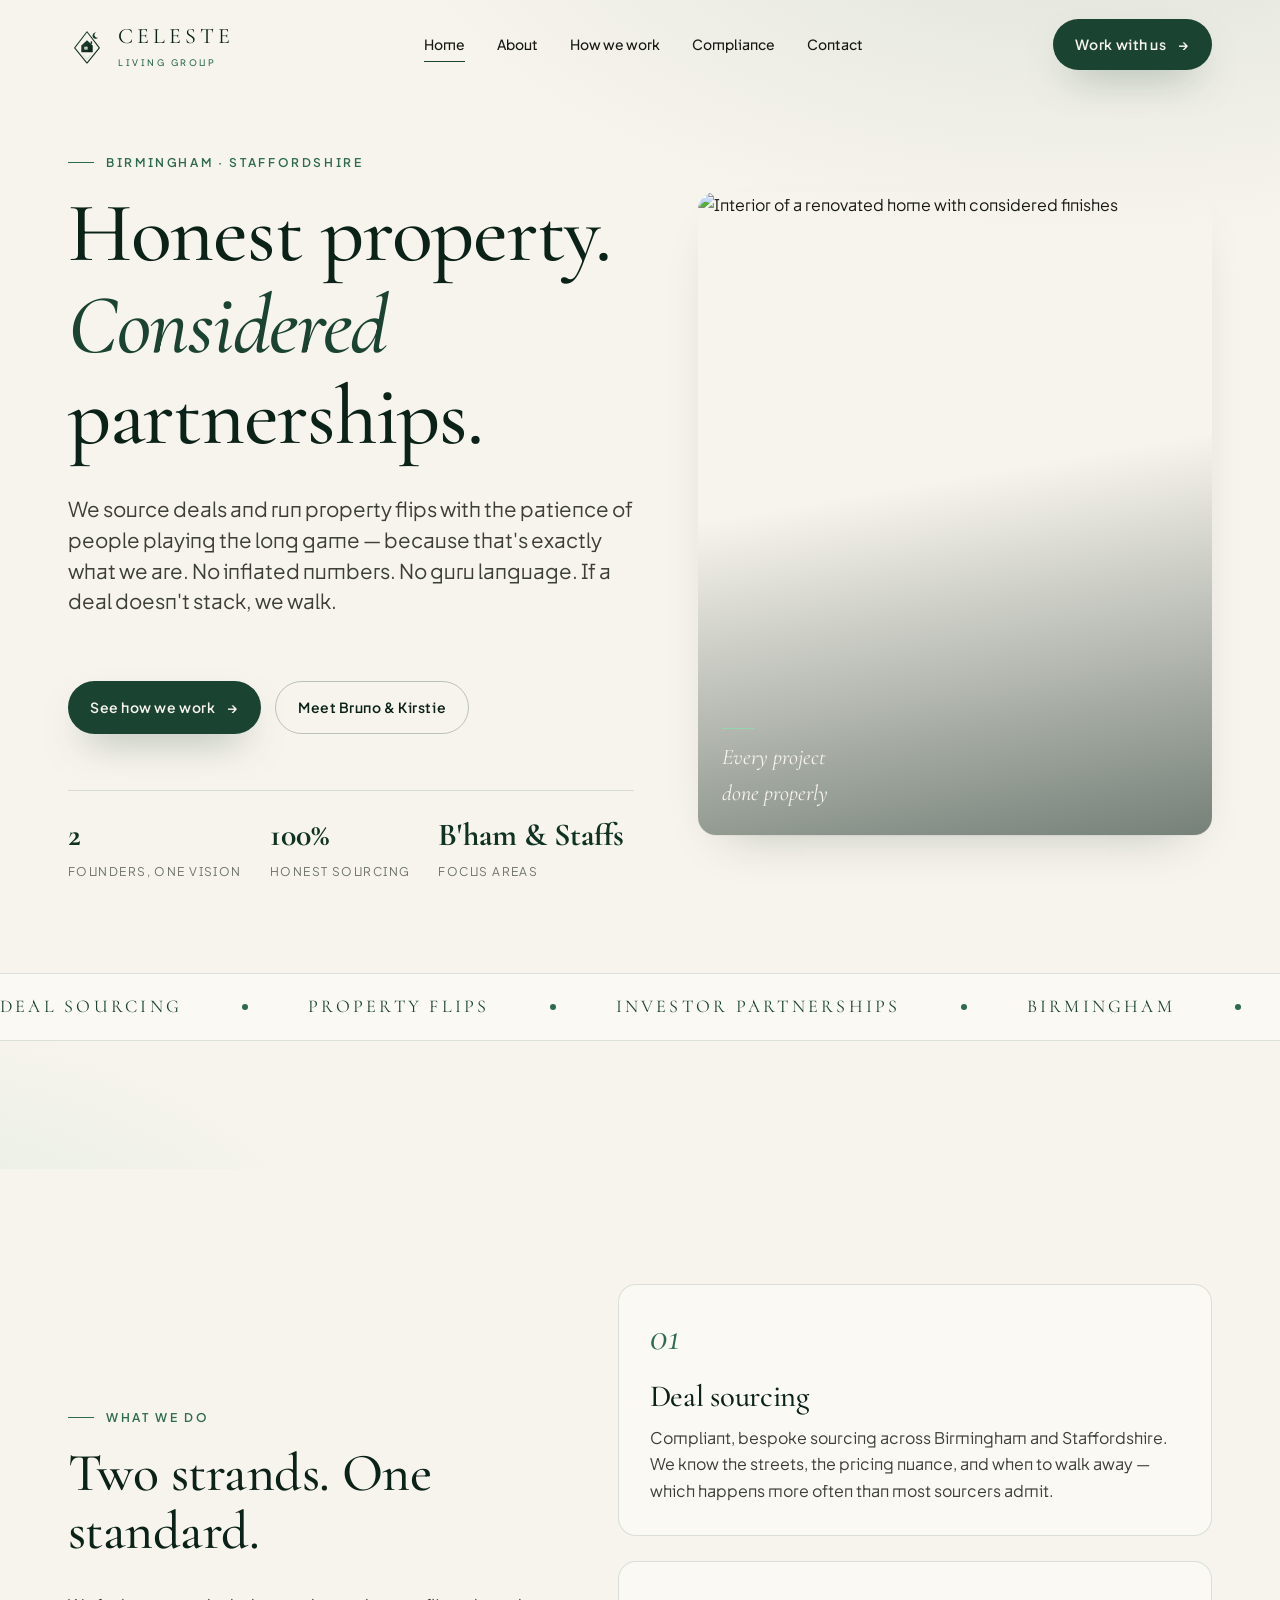
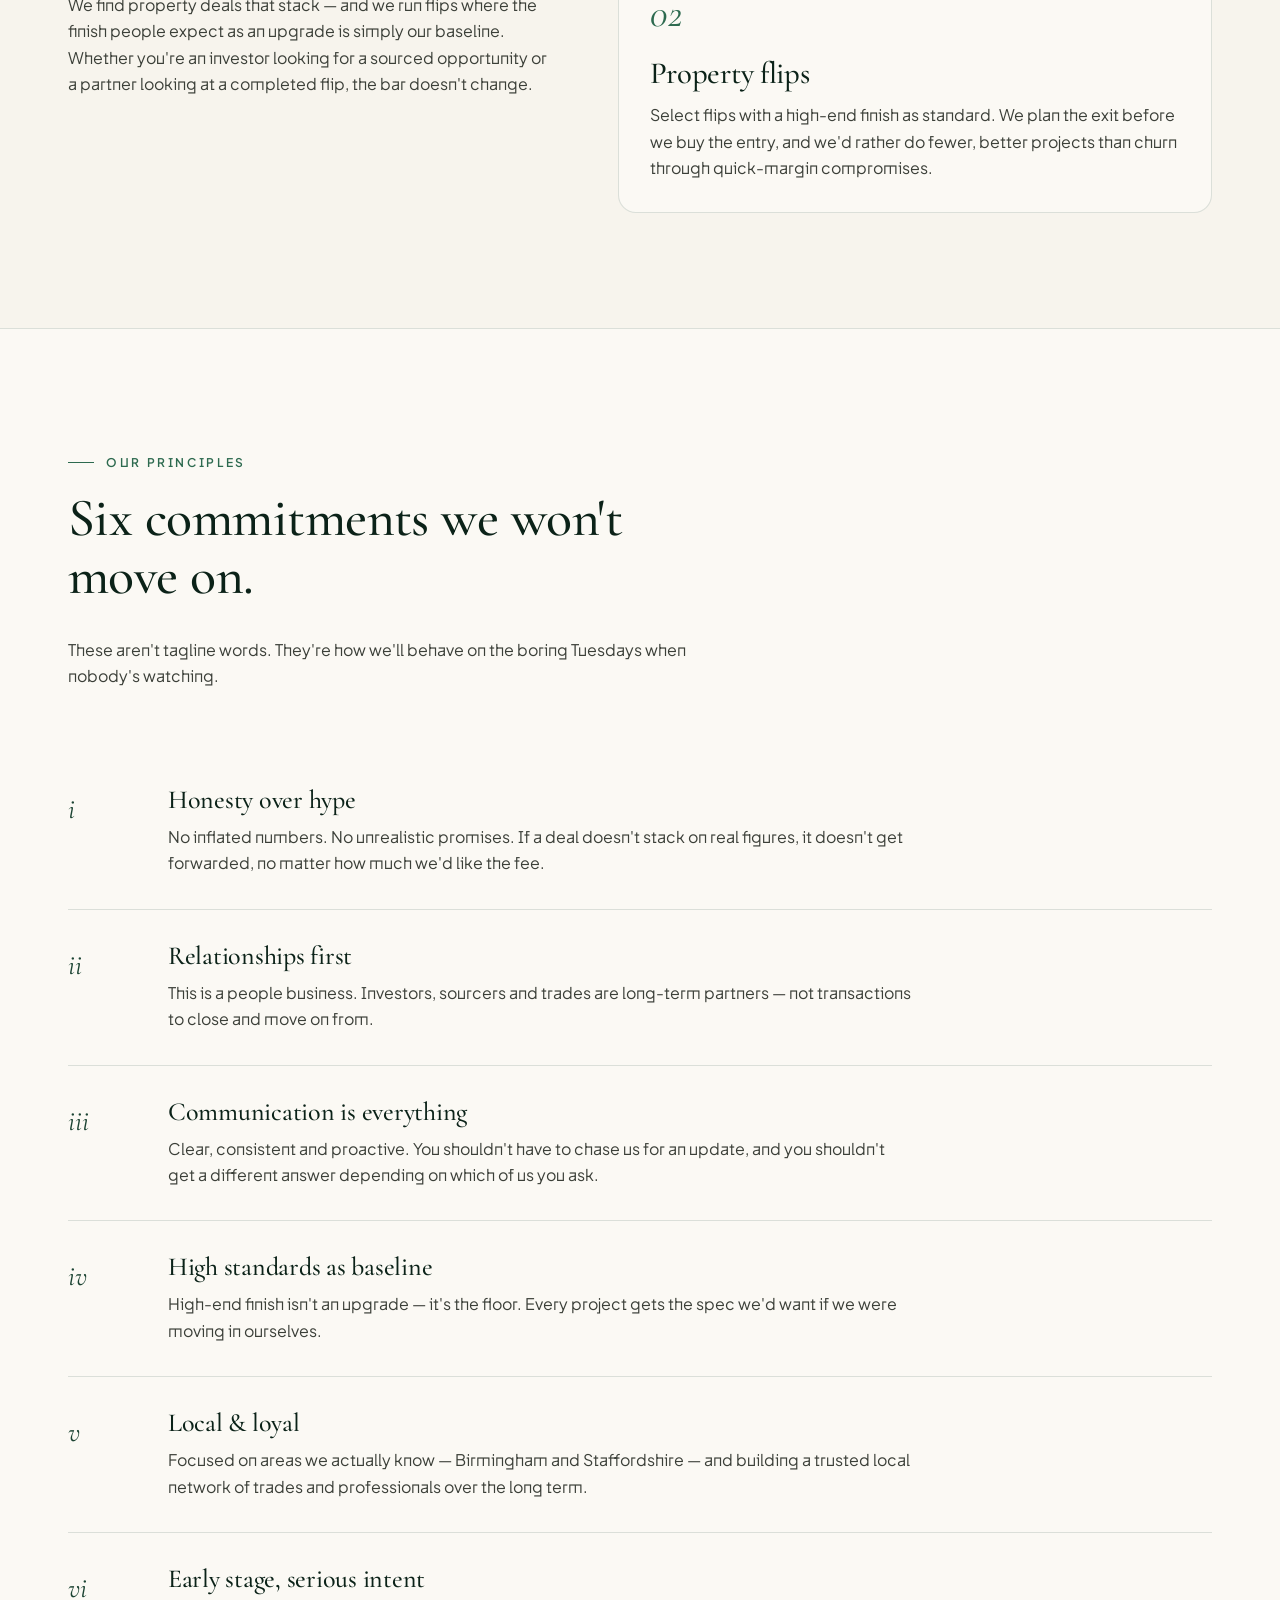
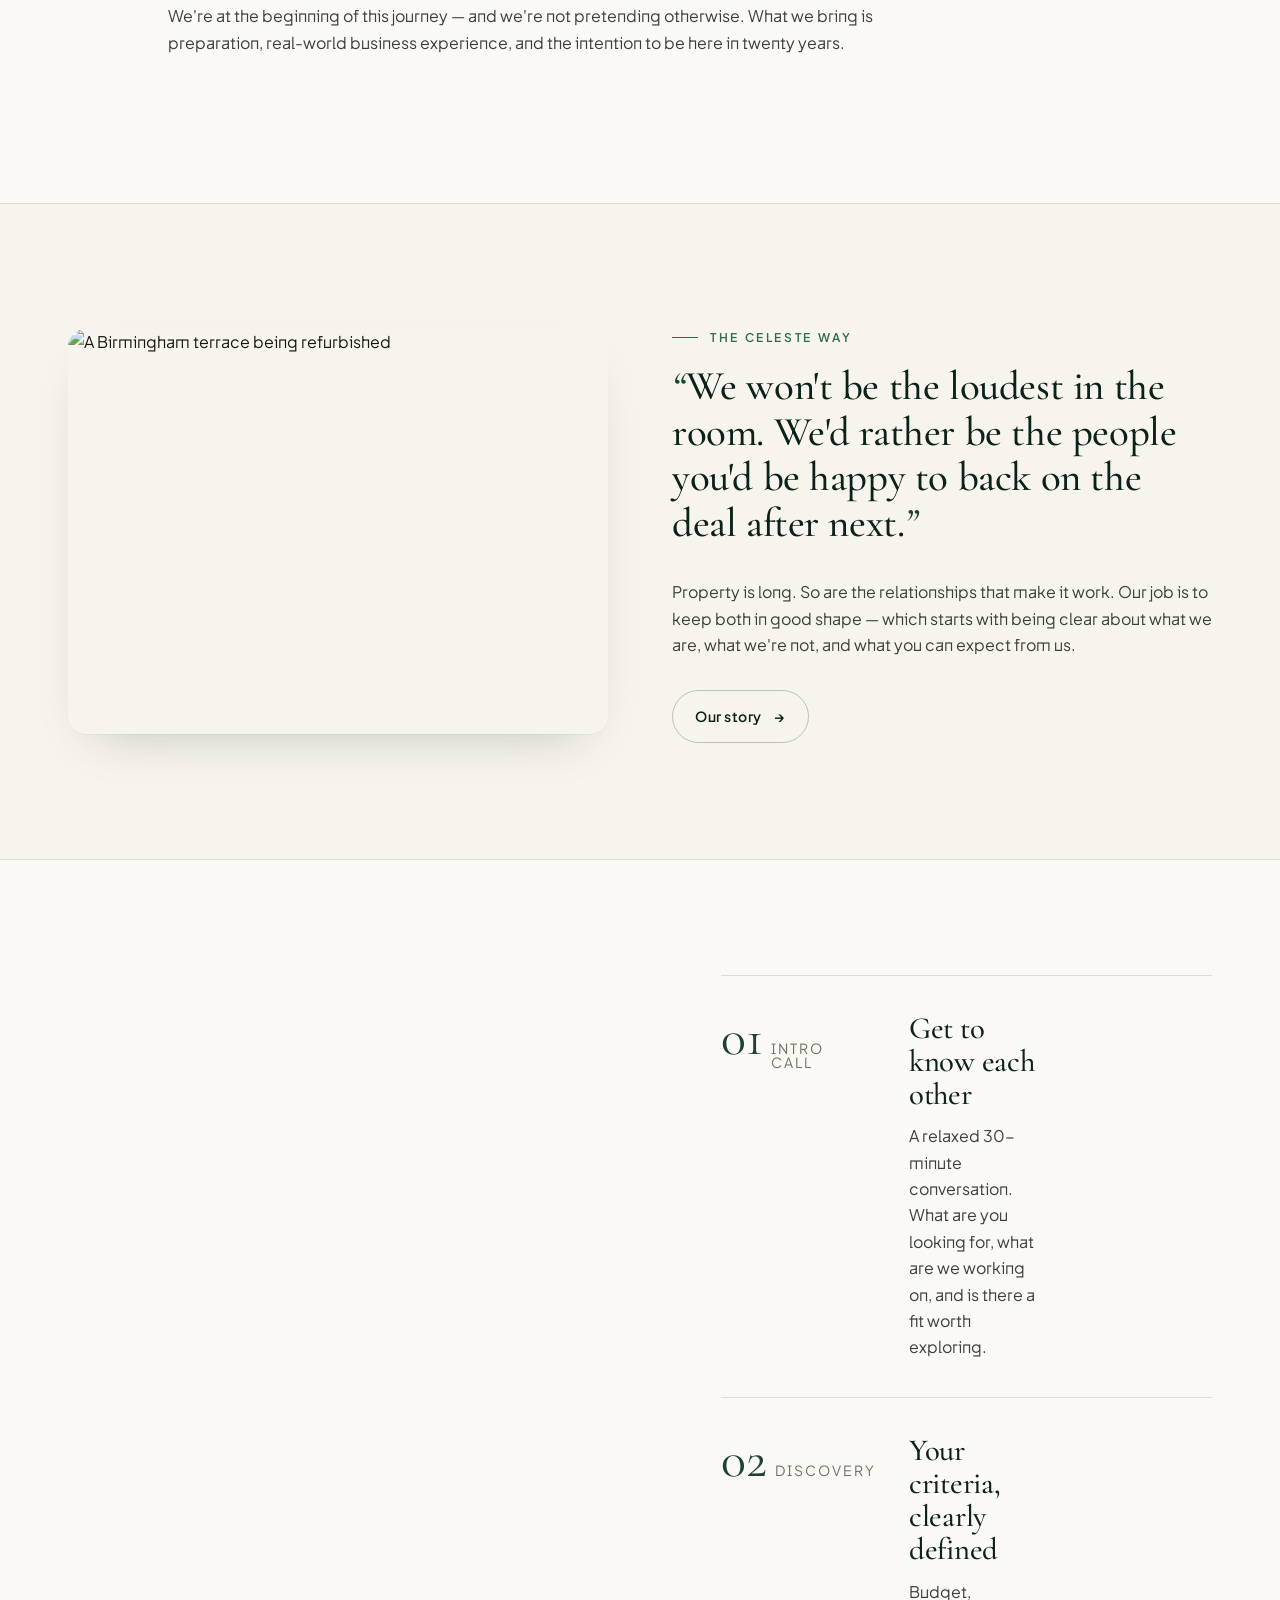
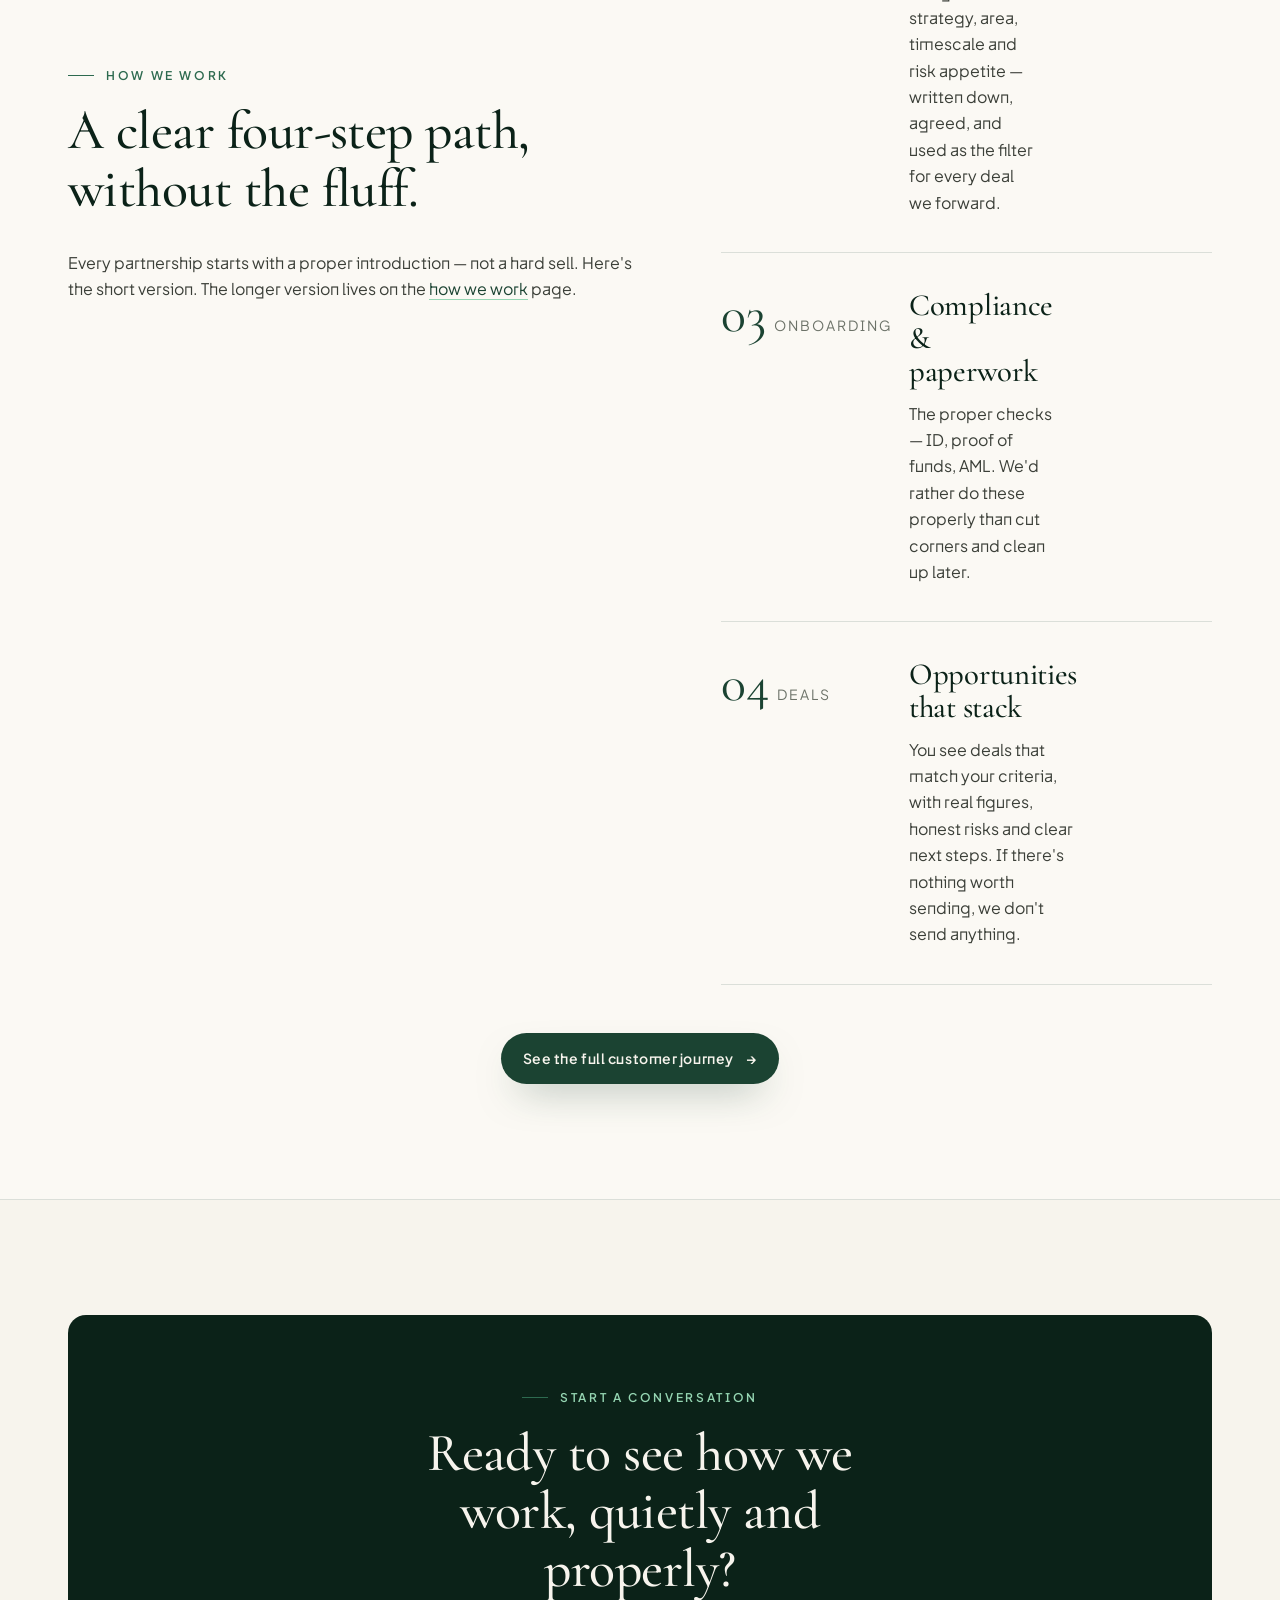
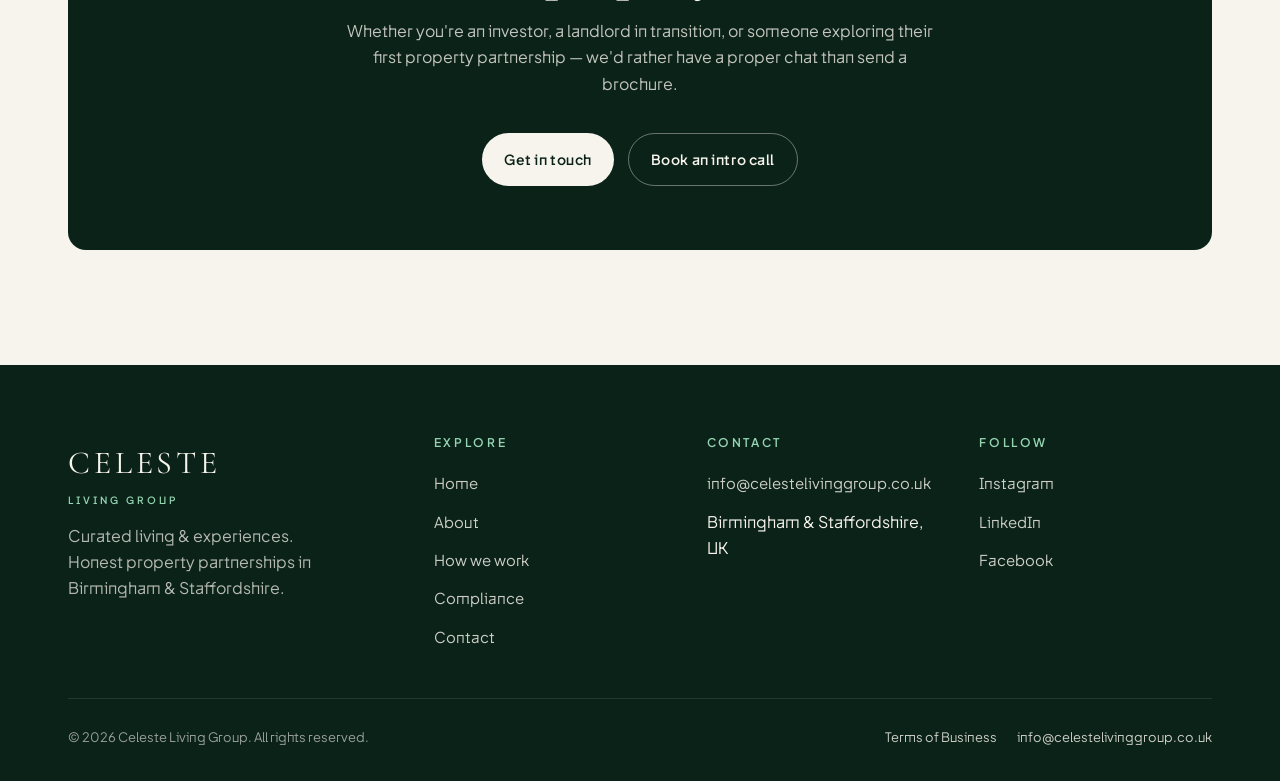
==== index.html @ 231007e6 "Initial build: Celeste Living Group — 6-page brochure site with Calendly booking" ====
<!DOCTYPE html>
<html lang="en-GB">
<head>
<meta charset="UTF-8">
<meta name="viewport" content="width=device-width, initial-scale=1, viewport-fit=cover">
<meta name="theme-color" content="#1B4332">
<title>Celeste Living Group — Curated Property & Investor Partnerships in Birmingham & Staffordshire</title>
<meta name="description" content="Celeste Living Group sources honest, stackable property deals across Birmingham and Staffordshire. Founded by Bruno & Kirstie — a fiancé & fiancée team building a property business the right way.">
<meta property="og:title" content="Celeste Living Group — Curated Living & Experiences">
<meta property="og:description" content="Honest deal sourcing and property flips across Birmingham & Staffordshire. No hype. No inflated numbers. Long-term partnerships only.">
<meta property="og:type" content="website">
<meta property="og:url" content="https://celestelivinggroup.co.uk">
<meta property="og:image" content="https://celestelivinggroup.co.uk/assets/logo.svg">
<link rel="icon" type="image/svg+xml" href="assets/mark.svg">
<link rel="preconnect" href="https://fonts.googleapis.com">
<link rel="preconnect" href="https://fonts.gstatic.com" crossorigin>
<link href="https://fonts.googleapis.com/css2?family=Cormorant+Garamond:ital,wght@0,400;0,500;0,600;1,400;1,500&family=Plus+Jakarta+Sans:wght@400;500;600;700&display=swap" rel="stylesheet">
<link rel="stylesheet" href="css/styles.css">
</head>
<body>

<header class="site-header" id="site-header">
  <div class="container">
    <nav class="nav" id="nav">
      <a href="index.html" class="nav__brand" aria-label="Celeste Living Group — home">
        <img src="assets/mark.svg" alt="" aria-hidden="true">
        <span>Celeste<small>Living Group</small></span>
      </a>
      <div class="nav__links">
        <a href="index.html" class="is-active">Home</a>
        <a href="about.html">About</a>
        <a href="customer-journey.html">How we work</a>
        <a href="compliance.html">Compliance</a>
        <a href="contact.html">Contact</a>
      </div>
      <a href="contact.html" class="btn btn--primary nav__cta">Work with us <span class="arrow">&rarr;</span></a>
      <button class="nav__burger" id="burger" aria-label="Open menu" aria-expanded="false"><span></span></button>
    </nav>
  </div>
</header>

<div class="mobile-menu" id="mobileMenu" aria-hidden="true">
  <a href="index.html">Home</a>
  <a href="about.html">About</a>
  <a href="customer-journey.html">How we work</a>
  <a href="compliance.html">Compliance</a>
  <a href="contact.html">Contact</a>
</div>

<!-- HERO -->
<section class="hero">
  <div class="container">
    <div class="hero__grid">
      <div class="reveal">
        <span class="eyebrow">Birmingham &middot; Staffordshire</span>
        <h1 class="mt-sm">Honest property.<br><span class="serif-it">Considered</span> partnerships.</h1>
        <p class="lead mt-md">We source deals and run property flips with the patience of people playing the long game — because that's exactly what we are. No inflated numbers. No guru language. If a deal doesn't stack, we walk.</p>
        <div class="mt-lg" style="display:flex; gap:14px; flex-wrap:wrap;">
          <a href="customer-journey.html" class="btn btn--primary">See how we work <span class="arrow">&rarr;</span></a>
          <a href="about.html" class="btn btn--ghost">Meet Bruno &amp; Kirstie</a>
        </div>
        <div class="hero__meta">
          <div>
            <strong>2</strong><span>Founders, one vision</span>
          </div>
          <div>
            <strong>100%</strong><span>Honest sourcing</span>
          </div>
          <div>
            <strong>B'ham &amp; Staffs</strong><span>Focus areas</span>
          </div>
        </div>
      </div>
      <div class="hero__visual reveal">
        <img src="https://images.unsplash.com/photo-1600585154340-be6161a56a0c?auto=format&fit=crop&w=1200&q=80" alt="Interior of a renovated home with considered finishes" loading="eager">
        <p class="badge">Every project<br>done <em>properly</em></p>
      </div>
    </div>
  </div>

  <div class="marquee" aria-hidden="true">
    <div class="marquee__track">
      <span>Deal sourcing</span><span>Property flips</span><span>Investor partnerships</span><span>Birmingham</span><span>Staffordshire</span><span>Long-term thinking</span>
      <span>Deal sourcing</span><span>Property flips</span><span>Investor partnerships</span><span>Birmingham</span><span>Staffordshire</span><span>Long-term thinking</span>
    </div>
  </div>
</section>

<!-- WHAT WE DO -->
<section>
  <div class="container">
    <div class="split w-35">
      <div class="reveal">
        <span class="eyebrow">What we do</span>
        <h2 class="mt-sm">Two strands. One standard.</h2>
        <p class="mt-md">We find property deals that stack — and we run flips where the finish people expect as an upgrade is simply our baseline. Whether you're an investor looking for a sourced opportunity or a partner looking at a completed flip, the bar doesn't change.</p>
      </div>
      <div class="grid-3 reveal" style="grid-template-columns:1fr;">
        <article class="card">
          <span class="card__num">01</span>
          <h3>Deal sourcing</h3>
          <p>Compliant, bespoke sourcing across Birmingham and Staffordshire. We know the streets, the pricing nuance, and when to walk away — which happens more often than most sourcers admit.</p>
        </article>
        <article class="card">
          <span class="card__num">02</span>
          <h3>Property flips</h3>
          <p>Select flips with a high-end finish as standard. We plan the exit before we buy the entry, and we'd rather do fewer, better projects than churn through quick-margin compromises.</p>
        </article>
      </div>
    </div>
  </div>
</section>

<!-- PRINCIPLES -->
<section class="principles">
  <div class="container">
    <div style="max-width:56ch;">
      <span class="eyebrow">Our principles</span>
      <h2 class="mt-sm">Six commitments we won't move on.</h2>
      <p class="mt-md">These aren't tagline words. They're how we'll behave on the boring Tuesdays when nobody's watching.</p>
    </div>

    <div class="mt-lg">
      <div class="value-row reveal">
        <span class="value-row__num">i</span>
        <div>
          <h3>Honesty over hype</h3>
          <p>No inflated numbers. No unrealistic promises. If a deal doesn't stack on real figures, it doesn't get forwarded, no matter how much we'd like the fee.</p>
        </div>
      </div>
      <div class="value-row reveal">
        <span class="value-row__num">ii</span>
        <div>
          <h3>Relationships first</h3>
          <p>This is a people business. Investors, sourcers and trades are long-term partners — not transactions to close and move on from.</p>
        </div>
      </div>
      <div class="value-row reveal">
        <span class="value-row__num">iii</span>
        <div>
          <h3>Communication is everything</h3>
          <p>Clear, consistent and proactive. You shouldn't have to chase us for an update, and you shouldn't get a different answer depending on which of us you ask.</p>
        </div>
      </div>
      <div class="value-row reveal">
        <span class="value-row__num">iv</span>
        <div>
          <h3>High standards as baseline</h3>
          <p>High-end finish isn't an upgrade — it's the floor. Every project gets the spec we'd want if we were moving in ourselves.</p>
        </div>
      </div>
      <div class="value-row reveal">
        <span class="value-row__num">v</span>
        <div>
          <h3>Local &amp; loyal</h3>
          <p>Focused on areas we actually know — Birmingham and Staffordshire — and building a trusted local network of trades and professionals over the long term.</p>
        </div>
      </div>
      <div class="value-row reveal">
        <span class="value-row__num">vi</span>
        <div>
          <h3>Early stage, serious intent</h3>
          <p>We're at the beginning of this journey — and we're not pretending otherwise. What we bring is preparation, real-world business experience, and the intention to be here in twenty years.</p>
        </div>
      </div>
    </div>
  </div>
</section>

<!-- IMAGE / QUOTE -->
<section>
  <div class="container">
    <div class="split">
      <div class="feature-image reveal">
        <img src="https://images.unsplash.com/photo-1560448204-e02f11c3d0e2?auto=format&fit=crop&w=1400&q=80" alt="A Birmingham terrace being refurbished" loading="lazy">
      </div>
      <div class="reveal">
        <span class="eyebrow">The Celeste way</span>
        <h2 class="mt-sm" style="font-size:clamp(28px,3.2vw,46px); line-height:1.12;">
          <span class="script">&ldquo;</span>We won't be the loudest in the room. We'd rather be the people you'd be happy to back on the deal after next.<span class="script">&rdquo;</span>
        </h2>
        <p class="mt-md">Property is long. So are the relationships that make it work. Our job is to keep both in good shape — which starts with being clear about what we are, what we're not, and what you can expect from us.</p>
        <a href="about.html" class="btn btn--ghost mt-md">Our story <span class="arrow">&rarr;</span></a>
      </div>
    </div>
  </div>
</section>

<!-- HOW IT WORKS (preview) -->
<section class="principles">
  <div class="container">
    <div class="split w-55">
      <div class="reveal">
        <span class="eyebrow">How we work</span>
        <h2 class="mt-sm">A clear four-step path, without the fluff.</h2>
        <p class="mt-md">Every partnership starts with a proper introduction — not a hard sell. Here's the short version. The longer version lives on the <a href="customer-journey.html" style="color:var(--forest-700); text-decoration:underline; text-decoration-color:var(--sage-300); text-underline-offset:4px;">how we work</a> page.</p>
      </div>
      <div class="steps reveal">
        <div class="step">
          <div class="step__num">01 <span>Intro call</span></div>
          <div>
            <h3>Get to know each other</h3>
            <p>A relaxed 30-minute conversation. What are you looking for, what are we working on, and is there a fit worth exploring.</p>
          </div>
        </div>
        <div class="step">
          <div class="step__num">02 <span>Discovery</span></div>
          <div>
            <h3>Your criteria, clearly defined</h3>
            <p>Budget, strategy, area, timescale and risk appetite — written down, agreed, and used as the filter for every deal we forward.</p>
          </div>
        </div>
        <div class="step">
          <div class="step__num">03 <span>Onboarding</span></div>
          <div>
            <h3>Compliance &amp; paperwork</h3>
            <p>The proper checks — ID, proof of funds, AML. We'd rather do these properly than cut corners and clean up later.</p>
          </div>
        </div>
        <div class="step">
          <div class="step__num">04 <span>Deals</span></div>
          <div>
            <h3>Opportunities that stack</h3>
            <p>You see deals that match your criteria, with real figures, honest risks and clear next steps. If there's nothing worth sending, we don't send anything.</p>
          </div>
        </div>
      </div>
    </div>
    <div style="text-align:center; margin-top:48px;" class="reveal">
      <a href="customer-journey.html" class="btn btn--primary">See the full customer journey <span class="arrow">&rarr;</span></a>
    </div>
  </div>
</section>

<!-- CTA -->
<section>
  <div class="container">
    <div class="reveal" style="background:var(--forest-900); color:var(--cream-100); border-radius:var(--radius-lg); padding:clamp(40px, 5vw, 84px); text-align:center; position:relative; overflow:hidden;">
      <span class="eyebrow" style="color:var(--sage-300);">Start a conversation</span>
      <h2 style="color:var(--cream-100); margin-top:16px; max-width:20ch; margin-inline:auto;">Ready to see how we work, quietly and properly?</h2>
      <p style="color:rgba(247,244,237,0.78); margin:20px auto 0; max-width:50ch;">Whether you're an investor, a landlord in transition, or someone exploring their first property partnership — we'd rather have a proper chat than send a brochure.</p>
      <div style="margin-top:36px; display:flex; gap:14px; flex-wrap:wrap; justify-content:center;">
        <a href="contact.html" class="btn btn--light">Get in touch</a>
        <a href="customer-journey.html" class="btn btn--ghost" style="color:var(--cream-100); border-color:rgba(247,244,237,0.4);">Book an intro call</a>
      </div>
    </div>
  </div>
</section>

<!-- FOOTER -->
<footer class="site-footer">
  <div class="container">
    <div class="footer-grid">
      <div>
        <div class="footer-brand">Celeste<small>LIVING GROUP</small></div>
        <p>Curated living &amp; experiences.<br>Honest property partnerships in Birmingham &amp; Staffordshire.</p>
      </div>
      <div>
        <h4>Explore</h4>
        <ul>
          <li><a href="index.html">Home</a></li>
          <li><a href="about.html">About</a></li>
          <li><a href="customer-journey.html">How we work</a></li>
          <li><a href="compliance.html">Compliance</a></li>
          <li><a href="contact.html">Contact</a></li>
        </ul>
      </div>
      <div>
        <h4>Contact</h4>
        <ul>
          <li><a href="mailto:info@celestelivinggroup.co.uk">info@celestelivinggroup.co.uk</a></li>
          <li>Birmingham &amp; Staffordshire, UK</li>
        </ul>
      </div>
      <div>
        <h4>Follow</h4>
        <ul>
          <li><a href="https://instagram.com" target="_blank" rel="noopener">Instagram</a></li>
          <li><a href="https://linkedin.com" target="_blank" rel="noopener">LinkedIn</a></li>
          <li><a href="https://facebook.com" target="_blank" rel="noopener">Facebook</a></li>
        </ul>
      </div>
    </div>
    <div class="footer-bottom">
      <div>&copy; <span id="yr"></span> Celeste Living Group. All rights reserved.</div>
      <div style="display:flex; gap:20px; flex-wrap:wrap;">
        <a href="terms.html">Terms of Business</a>
        <a href="mailto:info@celestelivinggroup.co.uk">info@celestelivinggroup.co.uk</a>
      </div>
    </div>
  </div>
</footer>

<script src="js/main.js"></script>
</body>
</html>
---- css/styles.css ----
/* ---------- Celeste Living Group — Core stylesheet ---------- */

:root {
  --forest-900: #0B2218;
  --forest-800: #0F3222;
  --forest-700: #1B4332;
  --forest-600: #2D6A4F;
  --forest-400: #52B788;
  --sage-300: #95D5B2;
  --sage-100: #D8F3DC;
  --cream-50: #FBF9F4;
  --cream-100: #F7F4ED;
  --cream-200: #EFEBDF;
  --ink-900: #161814;
  --ink-700: #3B3F38;
  --ink-500: #6C7268;
  --ink-300: #AEB2A6;
  --line: rgba(27, 67, 50, 0.14);
  --line-strong: rgba(27, 67, 50, 0.28);

  --font-display: 'Cormorant Garamond', 'Playfair Display', Georgia, serif;
  --font-body: 'Plus Jakarta Sans', system-ui, -apple-system, 'Segoe UI', sans-serif;
  --font-mono: 'JetBrains Mono', ui-monospace, monospace;

  --radius-sm: 4px;
  --radius: 8px;
  --radius-lg: 18px;
  --shadow-soft: 0 24px 60px -30px rgba(11, 34, 24, 0.22);
  --shadow-card: 0 1px 0 rgba(27, 67, 50, 0.04), 0 22px 50px -28px rgba(11, 34, 24, 0.28);

  --ease: cubic-bezier(.22,.61,.36,1);
  --gutter: clamp(20px, 4vw, 48px);
  --container: 1240px;
}

* { box-sizing: border-box; margin: 0; padding: 0; }
html { scroll-behavior: smooth; -webkit-text-size-adjust: 100%; }
body {
  font-family: var(--font-body);
  font-size: 16px;
  line-height: 1.65;
  color: var(--ink-900);
  background: var(--cream-100);
  font-feature-settings: "ss01","cv11";
  -webkit-font-smoothing: antialiased;
  min-height: 100dvh;
  overflow-x: hidden;
}
img, svg { display: block; max-width: 100%; height: auto; }
a { color: inherit; text-decoration: none; }
button { font: inherit; border: none; background: none; cursor: pointer; color: inherit; }

::selection { background: var(--forest-700); color: var(--cream-100); }

/* ---------- Typography ---------- */

h1,h2,h3,h4 {
  font-family: var(--font-display);
  font-weight: 500;
  color: var(--forest-900);
  letter-spacing: -0.01em;
  line-height: 1.08;
}
h1 { font-size: clamp(40px, 6.6vw, 88px); letter-spacing: -0.015em; }
h2 { font-size: clamp(30px, 4.2vw, 58px); }
h3 { font-size: clamp(22px, 2.4vw, 32px); }
h4 { font-size: clamp(18px, 1.5vw, 22px); font-weight: 600; }

p { color: var(--ink-700); max-width: 62ch; }

.eyebrow {
  font-family: var(--font-body);
  font-size: 12px;
  letter-spacing: 0.22em;
  text-transform: uppercase;
  color: var(--forest-600);
  font-weight: 600;
  display: inline-flex;
  align-items: center;
  gap: 12px;
}
.eyebrow::before {
  content: "";
  width: 26px;
  height: 1px;
  background: var(--forest-600);
  display: inline-block;
}

.lead {
  font-size: clamp(18px, 1.6vw, 22px);
  line-height: 1.5;
  color: var(--ink-700);
  max-width: 58ch;
}

.script {
  font-family: var(--font-display);
  font-style: italic;
  color: var(--forest-700);
}

/* ---------- Layout ---------- */

.container {
  width: 100%;
  max-width: var(--container);
  margin-inline: auto;
  padding-inline: var(--gutter);
}

section { padding-block: clamp(72px, 9vw, 132px); }

.split {
  display: grid;
  grid-template-columns: 1fr;
  gap: clamp(32px, 5vw, 80px);
  align-items: center;
}
@media (min-width: 860px) {
  .split { grid-template-columns: 1fr 1fr; }
  .split.w-55 { grid-template-columns: 1.2fr 1fr; }
  .split.w-35 { grid-template-columns: 0.9fr 1.1fr; }
}

.grid-3 {
  display: grid;
  grid-template-columns: repeat(auto-fit, minmax(260px, 1fr));
  gap: clamp(16px, 2vw, 28px);
}

/* ---------- Header / Nav ---------- */

.site-header {
  position: fixed;
  inset: 0 0 auto 0;
  z-index: 60;
  padding: 18px 0;
  transition: background .4s var(--ease), padding .4s var(--ease), border-color .4s var(--ease);
  border-bottom: 1px solid transparent;
}
.site-header.is-scrolled {
  background: rgba(251, 249, 244, 0.86);
  backdrop-filter: saturate(160%) blur(12px);
  -webkit-backdrop-filter: saturate(160%) blur(12px);
  padding: 12px 0;
  border-bottom-color: var(--line);
}
.nav {
  display: flex;
  align-items: center;
  justify-content: space-between;
  gap: 24px;
}
.nav__brand {
  display: flex;
  align-items: center;
  gap: 12px;
  font-family: var(--font-display);
  font-size: 22px;
  letter-spacing: 0.18em;
  color: var(--forest-900);
  text-transform: uppercase;
}
.nav__brand img { width: 38px; height: 38px; }
.nav__brand small {
  display: block;
  font-size: 9px;
  letter-spacing: 0.28em;
  color: var(--forest-600);
  margin-top: 2px;
  font-family: var(--font-body);
  font-weight: 500;
}
.nav__links {
  display: none;
  gap: 32px;
  align-items: center;
}
.nav__links a {
  font-size: 14px;
  color: var(--ink-900);
  position: relative;
  padding-block: 6px;
  font-weight: 500;
}
.nav__links a::after {
  content: "";
  position: absolute;
  left: 0; right: 100%;
  bottom: 0;
  height: 1px;
  background: var(--forest-700);
  transition: right .45s var(--ease);
}
.nav__links a:hover::after,
.nav__links a.is-active::after { right: 0; }
.nav__cta { display: inline-flex; }
.nav__burger {
  width: 44px; height: 44px;
  display: inline-flex;
  align-items: center; justify-content: center;
  border-radius: 999px;
  border: 1px solid var(--line-strong);
  color: var(--forest-900);
}
.nav__burger span,
.nav__burger span::before,
.nav__burger span::after {
  content: "";
  display: block;
  width: 18px; height: 1.6px;
  background: currentColor;
  position: relative;
  transition: transform .3s var(--ease), top .3s var(--ease);
}
.nav__burger span::before { position: absolute; top: -6px; }
.nav__burger span::after  { position: absolute; top:  6px; }
.nav.is-open .nav__burger span { background: transparent; }
.nav.is-open .nav__burger span::before { top: 0; transform: rotate(45deg); }
.nav.is-open .nav__burger span::after  { top: 0; transform: rotate(-45deg); }

@media (min-width: 960px) {
  .nav__links { display: inline-flex; }
  .nav__burger { display: none; }
}

.mobile-menu {
  position: fixed;
  inset: 0;
  background: var(--cream-50);
  z-index: 55;
  transform: translateY(-100%);
  transition: transform .5s var(--ease);
  display: flex;
  flex-direction: column;
  padding: 96px var(--gutter) 48px;
}
.mobile-menu.is-open { transform: translateY(0); }
.mobile-menu a {
  font-family: var(--font-display);
  font-size: 42px;
  color: var(--forest-900);
  padding: 18px 0;
  border-bottom: 1px solid var(--line);
}

/* ---------- Buttons ---------- */

.btn {
  display: inline-flex;
  align-items: center;
  gap: 12px;
  padding: 14px 22px;
  border-radius: 999px;
  font-size: 14px;
  font-weight: 600;
  letter-spacing: 0.04em;
  transition: transform .3s var(--ease), background .3s var(--ease), color .3s var(--ease), box-shadow .3s var(--ease);
  white-space: nowrap;
}
.btn--primary {
  background: var(--forest-700);
  color: var(--cream-100);
  box-shadow: 0 18px 40px -18px rgba(27, 67, 50, 0.55);
}
.btn--primary:hover {
  background: var(--forest-900);
  transform: translateY(-1px);
  box-shadow: 0 22px 50px -18px rgba(27, 67, 50, 0.7);
}
.btn--ghost {
  border: 1px solid var(--line-strong);
  color: var(--forest-900);
}
.btn--ghost:hover {
  background: var(--forest-700);
  color: var(--cream-100);
  border-color: var(--forest-700);
}
.btn--light {
  background: var(--cream-100);
  color: var(--forest-900);
}
.btn--light:hover { background: white; }

.btn .arrow {
  display: inline-block;
  transition: transform .3s var(--ease);
}
.btn:hover .arrow { transform: translateX(4px); }

/* ---------- Hero ---------- */

.hero {
  position: relative;
  padding-top: clamp(140px, 16vh, 180px);
  padding-bottom: clamp(90px, 10vw, 140px);
  overflow: hidden;
  background: var(--cream-100);
}
.hero::before {
  content: "";
  position: absolute;
  inset: 0;
  background:
    radial-gradient(1200px 600px at 85% -10%, rgba(45,106,79,.12), transparent 60%),
    radial-gradient(900px 500px at -10% 110%, rgba(149,213,178,.22), transparent 55%);
  pointer-events: none;
}
.hero__grid {
  position: relative;
  display: grid;
  grid-template-columns: 1fr;
  gap: clamp(32px, 5vw, 72px);
  align-items: center;
}
@media (min-width: 980px) {
  .hero__grid { grid-template-columns: 1.1fr 1fr; }
}
.hero h1 .serif-it {
  font-style: italic;
  color: var(--forest-700);
}
.hero__meta {
  display: flex;
  gap: 28px;
  margin-top: 56px;
  padding-top: 28px;
  border-top: 1px solid var(--line);
  flex-wrap: wrap;
}
.hero__meta > div strong {
  display: block;
  font-family: var(--font-display);
  font-size: 32px;
  color: var(--forest-800);
  line-height: 1;
  margin-bottom: 6px;
}
.hero__meta > div span {
  font-size: 12px;
  letter-spacing: 0.12em;
  text-transform: uppercase;
  color: var(--ink-500);
}

.hero__visual {
  position: relative;
  aspect-ratio: 4/5;
  border-radius: var(--radius-lg);
  overflow: hidden;
  box-shadow: var(--shadow-card);
}
.hero__visual img {
  width: 100%; height: 100%; object-fit: cover;
}
.hero__visual::after {
  content: "";
  position: absolute; inset: 0;
  background: linear-gradient(170deg, rgba(11,34,24,0) 45%, rgba(11,34,24,0.55) 100%);
}
.hero__visual .badge {
  position: absolute;
  bottom: 24px; left: 24px;
  color: var(--cream-100);
  font-family: var(--font-display);
  font-style: italic;
  font-size: 22px;
  max-width: 260px;
  z-index: 2;
}
.hero__visual .badge::before {
  content: "";
  display: block;
  width: 32px; height: 1px;
  background: var(--sage-300);
  margin-bottom: 10px;
}

.marquee {
  margin-top: clamp(60px, 7vw, 90px);
  border-top: 1px solid var(--line);
  border-bottom: 1px solid var(--line);
  padding-block: 18px;
  overflow: hidden;
  background: var(--cream-50);
}
.marquee__track {
  display: flex;
  gap: 60px;
  width: max-content;
  animation: marq 44s linear infinite;
  font-family: var(--font-display);
  font-size: 18px;
  color: var(--forest-700);
  letter-spacing: 0.18em;
  text-transform: uppercase;
}
.marquee__track span { display: inline-flex; align-items: center; gap: 60px; }
.marquee__track span::after {
  content: "";
  width: 6px; height: 6px;
  background: var(--forest-600);
  border-radius: 50%;
  display: inline-block;
}
@keyframes marq { to { transform: translateX(-50%); } }

/* ---------- Cards ---------- */

.card {
  background: var(--cream-50);
  border: 1px solid var(--line);
  border-radius: var(--radius-lg);
  padding: clamp(24px, 2.4vw, 36px);
  transition: transform .4s var(--ease), border-color .4s var(--ease), box-shadow .4s var(--ease);
}
.card:hover {
  transform: translateY(-4px);
  border-color: var(--line-strong);
  box-shadow: var(--shadow-card);
}
.card h3 { margin-bottom: 12px; }
.card__num {
  font-family: var(--font-display);
  font-style: italic;
  font-size: 40px;
  color: var(--forest-600);
  line-height: 1;
  margin-bottom: 24px;
  display: block;
}
.card__icon {
  width: 52px; height: 52px;
  border-radius: 14px;
  background: var(--sage-100);
  color: var(--forest-800);
  display: inline-flex; align-items: center; justify-content: center;
  margin-bottom: 20px;
}

/* ---------- Sections: principles, values ---------- */

.principles { background: var(--cream-50); border-block: 1px solid var(--line); }
.value-row {
  display: grid;
  grid-template-columns: 72px 1fr;
  gap: 28px;
  padding: 32px 0;
  border-bottom: 1px solid var(--line);
  align-items: start;
}
.value-row:last-child { border-bottom: none; }
.value-row__num {
  font-family: var(--font-display);
  font-size: 28px;
  color: var(--forest-700);
  font-style: italic;
}
.value-row h3 { font-size: 26px; margin-bottom: 10px; }

/* ---------- Feature image ---------- */

.feature-image {
  aspect-ratio: 4/3;
  border-radius: var(--radius-lg);
  overflow: hidden;
  position: relative;
  box-shadow: var(--shadow-card);
}
.feature-image img { width: 100%; height: 100%; object-fit: cover; transition: transform 1.8s var(--ease); }
.feature-image:hover img { transform: scale(1.04); }

.tall-image {
  aspect-ratio: 4/5;
  border-radius: var(--radius-lg);
  overflow: hidden;
  box-shadow: var(--shadow-card);
}
.tall-image img { width: 100%; height: 100%; object-fit: cover; }

/* ---------- Process steps ---------- */

.steps {
  display: grid;
  gap: 0;
}
.step {
  display: grid;
  grid-template-columns: 1fr;
  gap: 24px;
  padding: 36px 0;
  border-top: 1px solid var(--line);
  position: relative;
}
.step:last-child { border-bottom: 1px solid var(--line); }
@media (min-width: 860px) {
  .step {
    grid-template-columns: 140px 1fr 1fr;
    gap: 48px;
    align-items: start;
  }
}
.step__num {
  font-family: var(--font-display);
  font-size: 52px;
  line-height: 1;
  color: var(--forest-700);
  display: flex;
  align-items: baseline;
  gap: 8px;
}
.step__num span {
  font-size: 14px;
  color: var(--ink-500);
  letter-spacing: 0.14em;
  text-transform: uppercase;
  font-family: var(--font-body);
}
.step h3 { margin-bottom: 12px; }

/* ---------- Footer ---------- */

.site-footer {
  background: var(--forest-900);
  color: var(--cream-100);
  padding-block: 72px 32px;
  margin-top: 0;
}
.site-footer .container { color: var(--cream-100); }
.site-footer p { color: rgba(247, 244, 237, 0.72); }
.footer-grid {
  display: grid;
  grid-template-columns: 1fr;
  gap: 40px;
  padding-bottom: 48px;
  border-bottom: 1px solid rgba(247, 244, 237, 0.1);
}
@media (min-width: 760px) {
  .footer-grid { grid-template-columns: 1.4fr 1fr 1fr 1fr; }
}
.footer-grid h4 {
  color: var(--cream-100);
  font-family: var(--font-body);
  font-size: 12px;
  letter-spacing: 0.22em;
  text-transform: uppercase;
  font-weight: 600;
  margin-bottom: 20px;
  color: var(--sage-300);
}
.footer-grid ul { list-style: none; display: flex; flex-direction: column; gap: 12px; }
.footer-grid a { color: rgba(247, 244, 237, 0.82); font-size: 15px; }
.footer-grid a:hover { color: var(--sage-300); }
.footer-brand {
  font-family: var(--font-display);
  font-size: 32px;
  letter-spacing: 0.12em;
  margin-bottom: 14px;
  color: var(--cream-100);
  text-transform: uppercase;
}
.footer-brand small {
  display: block;
  font-family: var(--font-body);
  font-size: 10px;
  letter-spacing: 0.3em;
  color: var(--sage-300);
  font-weight: 600;
  margin-top: 2px;
}
.footer-bottom {
  padding-top: 28px;
  display: flex;
  justify-content: space-between;
  gap: 20px;
  flex-wrap: wrap;
  font-size: 13px;
  color: rgba(247, 244, 237, 0.6);
}
.footer-bottom a { color: rgba(247, 244, 237, 0.82); }
.footer-bottom a:hover { color: var(--sage-300); }

/* ---------- Page headers (inner pages) ---------- */

.page-hero {
  padding-top: clamp(140px, 16vh, 180px);
  padding-bottom: clamp(48px, 6vw, 80px);
  background: var(--cream-50);
  border-bottom: 1px solid var(--line);
}
.page-hero h1 {
  font-size: clamp(38px, 5.2vw, 72px);
  max-width: 18ch;
  margin-top: 18px;
}
.page-hero p { margin-top: 20px; max-width: 56ch; }
.breadcrumb {
  font-size: 13px;
  letter-spacing: 0.1em;
  text-transform: uppercase;
  color: var(--ink-500);
}
.breadcrumb a:hover { color: var(--forest-700); }

/* ---------- Compliance list ---------- */

.compliance-item {
  display: grid;
  grid-template-columns: 56px 1fr auto;
  gap: 24px;
  padding: 28px;
  border: 1px solid var(--line);
  border-radius: var(--radius-lg);
  background: var(--cream-50);
  align-items: start;
  transition: border-color .35s var(--ease);
}
.compliance-item:hover { border-color: var(--forest-600); }
.compliance-item__icon {
  width: 52px; height: 52px;
  border-radius: 14px;
  background: var(--forest-700);
  color: var(--cream-100);
  display: inline-flex; align-items: center; justify-content: center;
}
.compliance-item h3 { font-size: 22px; margin-bottom: 6px; }
.compliance-item .tag {
  display: inline-block;
  font-size: 11px;
  letter-spacing: 0.16em;
  text-transform: uppercase;
  color: var(--forest-600);
  background: var(--sage-100);
  padding: 6px 10px;
  border-radius: 999px;
  font-weight: 600;
  white-space: nowrap;
}

.investor-checklist {
  background: var(--forest-900);
  color: var(--cream-100);
  border-radius: var(--radius-lg);
  padding: clamp(28px, 3.2vw, 48px);
}
.investor-checklist h2, .investor-checklist h3, .investor-checklist h4 { color: var(--cream-100); }
.investor-checklist p { color: rgba(247, 244, 237, 0.78); }
.checklist { list-style: none; display: grid; gap: 14px; margin-top: 20px; }
.checklist li {
  display: grid;
  grid-template-columns: 24px 1fr;
  gap: 14px;
  font-size: 15px;
  color: rgba(247, 244, 237, 0.88);
}
.checklist li::before {
  content: "";
  width: 22px; height: 22px;
  border-radius: 999px;
  border: 1.5px solid var(--sage-300);
  background:
    linear-gradient(45deg, transparent 48%, var(--sage-300) 48%, var(--sage-300) 52%, transparent 52%) no-repeat,
    linear-gradient(-45deg, transparent 48%, var(--sage-300) 48%, var(--sage-300) 52%, transparent 52%) no-repeat;
  background-size: 10px 2px, 6px 2px;
  background-position: 6px 12px, 9px 14px;
}

/* ---------- Forms ---------- */

.form-field { display: flex; flex-direction: column; gap: 8px; margin-bottom: 20px; }
.form-field label {
  font-size: 12px;
  letter-spacing: 0.14em;
  text-transform: uppercase;
  color: var(--forest-700);
  font-weight: 600;
}
.form-field input,
.form-field textarea,
.form-field select {
  font: inherit;
  padding: 14px 16px;
  border: 1px solid var(--line);
  border-radius: var(--radius);
  background: var(--cream-50);
  color: var(--ink-900);
  transition: border-color .25s var(--ease), background .25s var(--ease);
  font-size: 15px;
  font-family: var(--font-body);
}
.form-field input:focus,
.form-field textarea:focus,
.form-field select:focus {
  outline: none;
  border-color: var(--forest-600);
  background: white;
}
.form-field textarea { min-height: 160px; resize: vertical; }
.form-note {
  font-size: 13px;
  color: var(--ink-500);
  margin-top: 8px;
}

/* ---------- Social cards ---------- */

.socials {
  display: grid;
  grid-template-columns: repeat(auto-fit, minmax(220px, 1fr));
  gap: 16px;
}
.social-card {
  aspect-ratio: 1;
  border-radius: var(--radius-lg);
  overflow: hidden;
  position: relative;
  background: var(--forest-800);
  box-shadow: var(--shadow-card);
  transition: transform .4s var(--ease);
}
.social-card:hover { transform: translateY(-4px); }
.social-card img { width: 100%; height: 100%; object-fit: cover; opacity: 0.82; transition: opacity .3s var(--ease); }
.social-card:hover img { opacity: 1; }
.social-card__overlay {
  position: absolute;
  inset: 0;
  background: linear-gradient(180deg, transparent 50%, rgba(11, 34, 24, 0.75) 100%);
  padding: 20px;
  display: flex;
  flex-direction: column;
  justify-content: flex-end;
  color: var(--cream-100);
}
.social-card__platform {
  position: absolute;
  top: 18px; right: 18px;
  color: var(--cream-100);
  width: 32px; height: 32px;
  border-radius: 999px;
  background: rgba(11, 34, 24, 0.55);
  display: inline-flex; align-items: center; justify-content: center;
  backdrop-filter: blur(6px);
}
.social-card__caption {
  font-size: 13px;
  line-height: 1.4;
  font-family: var(--font-body);
}

/* ---------- Calendly embed ---------- */

.calendly-wrap {
  background: var(--cream-50);
  border: 1px solid var(--line);
  border-radius: var(--radius-lg);
  padding: 24px;
  overflow: hidden;
}
.calendly-inline-widget { min-width: 320px; height: 720px; border-radius: 8px; }

/* ---------- Motion ---------- */

.reveal {
  opacity: 0;
  transform: translateY(30px);
  transition: opacity .9s var(--ease), transform .9s var(--ease);
}
.reveal.is-in { opacity: 1; transform: translateY(0); }

/* ---------- Utilities ---------- */

.center { text-align: center; }
.mt-0 { margin-top: 0 !important; }
.mt-sm { margin-top: 16px; }
.mt-md { margin-top: 32px; }
.mt-lg { margin-top: 64px; }
.mb-md { margin-bottom: 32px; }
.max-56 { max-width: 56ch; }
.mx-auto { margin-inline: auto; }

.hr-ornament {
  display: flex;
  align-items: center;
  gap: 20px;
  margin-block: 48px;
  color: var(--forest-600);
}
.hr-ornament::before, .hr-ornament::after {
  content: "";
  flex: 1;
  height: 1px;
  background: var(--line);
}
.hr-ornament svg { width: 24px; height: 24px; }

/* Reduced motion */
@media (prefers-reduced-motion: reduce) {
  *, *::before, *::after { animation: none !important; transition: none !important; }
}
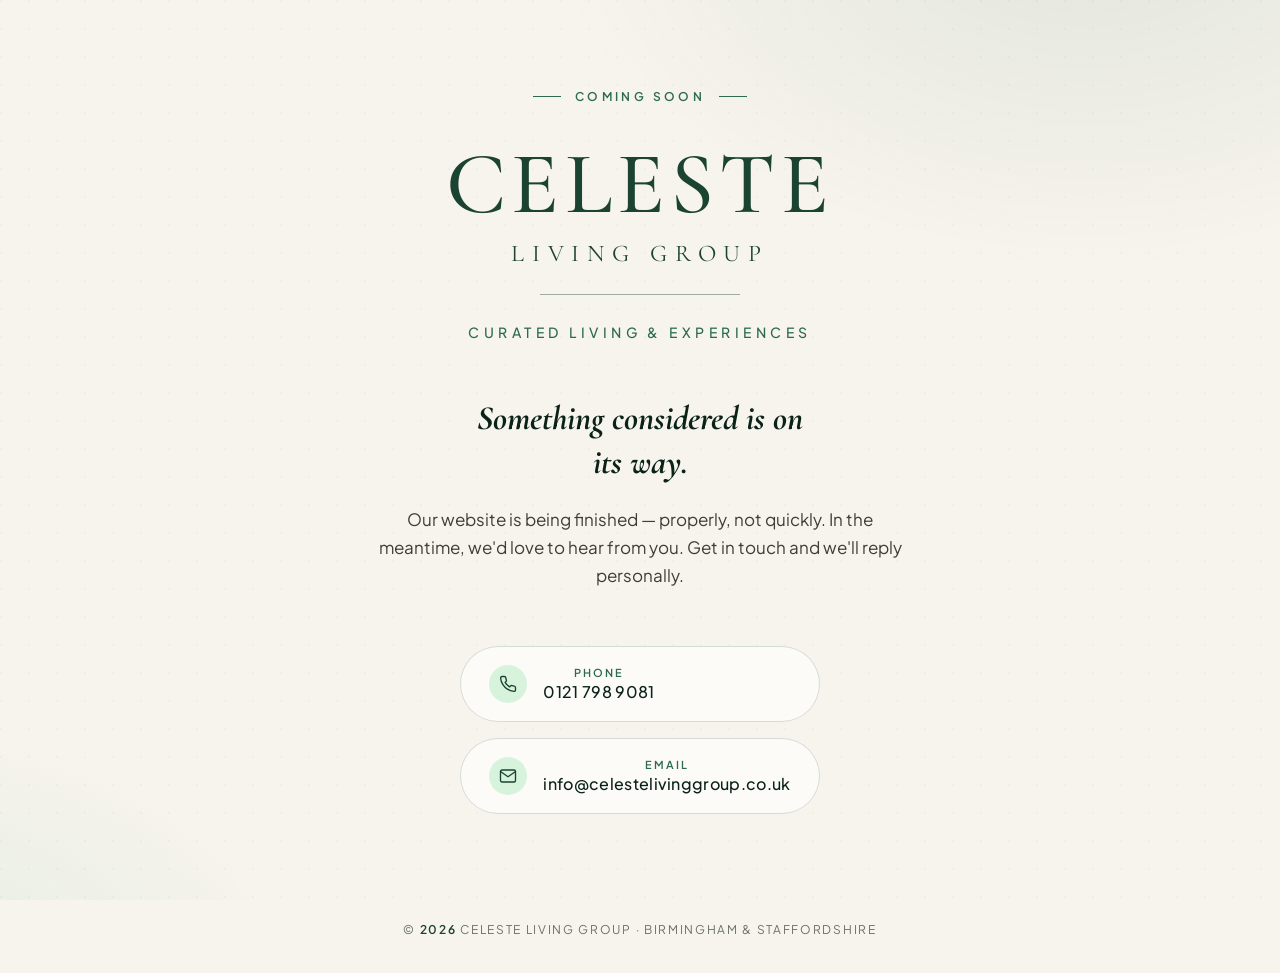
==== commit 055d554e: "Add coming-soon holding page; route all inner pages to it; noindex" ====
--- a/index.html
+++ b/index.html
@@ -4,293 +4,300 @@
 <meta charset="UTF-8">
 <meta name="viewport" content="width=device-width, initial-scale=1, viewport-fit=cover">
 <meta name="theme-color" content="#1B4332">
-<title>Celeste Living Group — Curated Property & Investor Partnerships in Birmingham & Staffordshire</title>
-<meta name="description" content="Celeste Living Group sources honest, stackable property deals across Birmingham and Staffordshire. Founded by Bruno & Kirstie — a fiancé & fiancée team building a property business the right way.">
-<meta property="og:title" content="Celeste Living Group — Curated Living & Experiences">
-<meta property="og:description" content="Honest deal sourcing and property flips across Birmingham & Staffordshire. No hype. No inflated numbers. Long-term partnerships only.">
+<title>Celeste Living Group — Coming Soon</title>
+<meta name="description" content="Celeste Living Group — curated living &amp; experiences. Property deal sourcing and flips in Birmingham &amp; Staffordshire. Our website is on its way.">
+<meta name="robots" content="noindex, nofollow">
+<meta property="og:title" content="Celeste Living Group — Coming Soon">
+<meta property="og:description" content="Curated living &amp; experiences. Property deal sourcing and flips in Birmingham &amp; Staffordshire.">
 <meta property="og:type" content="website">
-<meta property="og:url" content="https://celestelivinggroup.co.uk">
-<meta property="og:image" content="https://celestelivinggroup.co.uk/assets/logo.svg">
 <link rel="icon" type="image/svg+xml" href="assets/mark.svg">
 <link rel="preconnect" href="https://fonts.googleapis.com">
 <link rel="preconnect" href="https://fonts.gstatic.com" crossorigin>
 <link href="https://fonts.googleapis.com/css2?family=Cormorant+Garamond:ital,wght@0,400;0,500;0,600;1,400;1,500&family=Plus+Jakarta+Sans:wght@400;500;600;700&display=swap" rel="stylesheet">
-<link rel="stylesheet" href="css/styles.css">
+<style>
+  :root {
+    --forest-900: #0B2218;
+    --forest-700: #1B4332;
+    --forest-600: #2D6A4F;
+    --sage-300: #95D5B2;
+    --sage-100: #D8F3DC;
+    --cream-50: #FBF9F4;
+    --cream-100: #F7F4ED;
+    --cream-200: #EFEBDF;
+    --ink-700: #3B3F38;
+    --ink-500: #6C7268;
+    --line: rgba(27, 67, 50, 0.16);
+    --font-display: 'Cormorant Garamond', 'Playfair Display', Georgia, serif;
+    --font-body: 'Plus Jakarta Sans', system-ui, -apple-system, 'Segoe UI', sans-serif;
+    --ease: cubic-bezier(.22,.61,.36,1);
+  }
+  * { box-sizing: border-box; margin: 0; padding: 0; }
+  html { -webkit-text-size-adjust: 100%; }
+  body {
+    font-family: var(--font-body);
+    color: var(--forest-900);
+    background: var(--cream-100);
+    min-height: 100dvh;
+    display: flex;
+    flex-direction: column;
+    overflow-x: hidden;
+    -webkit-font-smoothing: antialiased;
+    position: relative;
+  }
+  body::before {
+    content: "";
+    position: fixed;
+    inset: 0;
+    background:
+      radial-gradient(900px 600px at 85% -10%, rgba(45,106,79,.10), transparent 60%),
+      radial-gradient(800px 500px at -10% 110%, rgba(149,213,178,.20), transparent 55%);
+    pointer-events: none;
+    z-index: 0;
+  }
+  body::after {
+    content: "";
+    position: fixed;
+    inset: 0;
+    background-image:
+      radial-gradient(circle at 1px 1px, rgba(27,67,50,0.06) 1px, transparent 0);
+    background-size: 28px 28px;
+    pointer-events: none;
+    z-index: 0;
+    opacity: 0.5;
+  }
+  main {
+    flex: 1;
+    display: flex;
+    align-items: center;
+    justify-content: center;
+    padding: clamp(40px, 8vw, 80px) clamp(24px, 5vw, 64px);
+    position: relative;
+    z-index: 1;
+  }
+  .stack {
+    width: 100%;
+    max-width: 640px;
+    text-align: center;
+    animation: fadeUp 1s var(--ease) both;
+  }
+  .eyebrow {
+    display: inline-flex;
+    align-items: center;
+    gap: 14px;
+    font-size: 12px;
+    letter-spacing: 0.28em;
+    text-transform: uppercase;
+    color: var(--forest-600);
+    font-weight: 600;
+    margin-bottom: 36px;
+  }
+  .eyebrow::before,
+  .eyebrow::after {
+    content: "";
+    width: 28px;
+    height: 1px;
+    background: var(--forest-600);
+    display: inline-block;
+  }
+  .logo {
+    width: clamp(180px, 26vw, 260px);
+    height: auto;
+    margin: 0 auto 28px;
+    display: block;
+  }
+  .wordmark {
+    font-family: var(--font-display);
+    color: var(--forest-700);
+    line-height: 1;
+  }
+  .wordmark__name {
+    display: block;
+    font-size: clamp(48px, 9vw, 88px);
+    letter-spacing: 0.06em;
+    font-weight: 500;
+    text-transform: uppercase;
+  }
+  .wordmark__sub {
+    display: block;
+    font-size: clamp(16px, 2.2vw, 24px);
+    letter-spacing: 0.32em;
+    margin-top: 14px;
+    font-weight: 400;
+    text-transform: uppercase;
+  }
+  .divider {
+    width: 200px;
+    max-width: 60%;
+    height: 1px;
+    background: var(--forest-700);
+    opacity: 0.4;
+    margin: 28px auto;
+  }
+  .tagline {
+    font-family: var(--font-body);
+    font-size: clamp(12px, 1.6vw, 14px);
+    letter-spacing: 0.32em;
+    text-transform: uppercase;
+    color: var(--forest-600);
+    font-weight: 500;
+  }
+  .headline {
+    font-family: var(--font-display);
+    font-style: italic;
+    font-size: clamp(22px, 3.4vw, 34px);
+    line-height: 1.3;
+    color: var(--forest-900);
+    margin-top: 56px;
+    max-width: 22ch;
+    margin-inline: auto;
+  }
+  .message {
+    color: var(--ink-700);
+    font-size: clamp(15px, 1.5vw, 17px);
+    line-height: 1.65;
+    margin-top: 20px;
+    max-width: 44ch;
+    margin-inline: auto;
+  }
+  .contact {
+    margin-top: 56px;
+    display: grid;
+    gap: 16px;
+    justify-content: center;
+  }
+  .contact-card {
+    display: inline-flex;
+    align-items: center;
+    gap: 16px;
+    padding: 18px 28px;
+    border: 1px solid var(--line);
+    border-radius: 999px;
+    background: rgba(255, 255, 255, 0.6);
+    backdrop-filter: blur(8px);
+    -webkit-backdrop-filter: blur(8px);
+    color: var(--forest-900);
+    text-decoration: none;
+    font-size: 16px;
+    font-weight: 500;
+    transition: transform .35s var(--ease), background .35s var(--ease), border-color .35s var(--ease), box-shadow .35s var(--ease);
+    min-width: 280px;
+    justify-content: flex-start;
+  }
+  .contact-card:hover {
+    transform: translateY(-2px);
+    background: var(--forest-700);
+    color: var(--cream-100);
+    border-color: var(--forest-700);
+    box-shadow: 0 18px 40px -22px rgba(27, 67, 50, 0.6);
+  }
+  .contact-card__icon {
+    width: 38px;
+    height: 38px;
+    border-radius: 999px;
+    background: var(--sage-100);
+    color: var(--forest-800, var(--forest-700));
+    display: inline-flex;
+    align-items: center;
+    justify-content: center;
+    flex-shrink: 0;
+    transition: background .35s var(--ease), color .35s var(--ease);
+  }
+  .contact-card:hover .contact-card__icon {
+    background: var(--cream-100);
+    color: var(--forest-900);
+  }
+  .contact-card__label {
+    display: block;
+    font-size: 11px;
+    letter-spacing: 0.18em;
+    text-transform: uppercase;
+    color: var(--forest-600);
+    font-weight: 600;
+    margin-bottom: 2px;
+    transition: color .35s var(--ease);
+  }
+  .contact-card:hover .contact-card__label { color: var(--sage-300); }
+  .contact-card__value {
+    display: block;
+    font-family: var(--font-body);
+    font-size: 16px;
+    font-weight: 500;
+    letter-spacing: 0.02em;
+  }
+  footer {
+    padding: 28px 24px 36px;
+    text-align: center;
+    font-size: 12px;
+    letter-spacing: 0.14em;
+    text-transform: uppercase;
+    color: var(--ink-500);
+    z-index: 1;
+    position: relative;
+  }
+  footer .yr { color: var(--forest-700); font-weight: 600; }
+
+  @keyframes fadeUp {
+    from { opacity: 0; transform: translateY(28px); }
+    to   { opacity: 1; transform: translateY(0); }
+  }
+  @media (prefers-reduced-motion: reduce) {
+    .stack { animation: none; }
+  }
+</style>
 </head>
 <body>
 
-<header class="site-header" id="site-header">
-  <div class="container">
-    <nav class="nav" id="nav">
-      <a href="index.html" class="nav__brand" aria-label="Celeste Living Group — home">
-        <img src="assets/mark.svg" alt="" aria-hidden="true">
-        <span>Celeste<small>Living Group</small></span>
+<main>
+  <div class="stack">
+    <span class="eyebrow">Coming soon</span>
+
+    <div class="wordmark" role="img" aria-label="Celeste Living Group">
+      <span class="wordmark__name">Celeste</span>
+      <span class="wordmark__sub">Living Group</span>
+    </div>
+
+    <div class="divider" aria-hidden="true"></div>
+    <p class="tagline">Curated Living &amp; Experiences</p>
+
+    <h1 class="headline">Something considered is on its way.</h1>
+    <p class="message">Our website is being finished — properly, not quickly. In the meantime, we'd love to hear from you. Get in touch and we'll reply personally.</p>
+
+    <div class="contact">
+      <a class="contact-card" href="tel:+441217989081" aria-label="Call us on 0121 798 9081">
+        <span class="contact-card__icon" aria-hidden="true">
+          <svg width="18" height="18" viewBox="0 0 24 24" fill="none" stroke="currentColor" stroke-width="1.8" stroke-linecap="round" stroke-linejoin="round">
+            <path d="M22 16.92v3a2 2 0 0 1-2.18 2 19.79 19.79 0 0 1-8.63-3.07 19.5 19.5 0 0 1-6-6 19.79 19.79 0 0 1-3.07-8.67A2 2 0 0 1 4.11 2h3a2 2 0 0 1 2 1.72c.13.96.36 1.9.7 2.81a2 2 0 0 1-.45 2.11L8.09 9.91a16 16 0 0 0 6 6l1.27-1.27a2 2 0 0 1 2.11-.45c.91.34 1.85.57 2.81.7A2 2 0 0 1 22 16.92z"/>
+          </svg>
+        </span>
+        <span>
+          <span class="contact-card__label">Phone</span>
+          <span class="contact-card__value">0121 798 9081</span>
+        </span>
       </a>
-      <div class="nav__links">
-        <a href="index.html" class="is-active">Home</a>
-        <a href="about.html">About</a>
-        <a href="customer-journey.html">How we work</a>
-        <a href="compliance.html">Compliance</a>
-        <a href="contact.html">Contact</a>
-      </div>
-      <a href="contact.html" class="btn btn--primary nav__cta">Work with us <span class="arrow">&rarr;</span></a>
-      <button class="nav__burger" id="burger" aria-label="Open menu" aria-expanded="false"><span></span></button>
-    </nav>
-  </div>
-</header>
-
-<div class="mobile-menu" id="mobileMenu" aria-hidden="true">
-  <a href="index.html">Home</a>
-  <a href="about.html">About</a>
-  <a href="customer-journey.html">How we work</a>
-  <a href="compliance.html">Compliance</a>
-  <a href="contact.html">Contact</a>
-</div>
-
-<!-- HERO -->
-<section class="hero">
-  <div class="container">
-    <div class="hero__grid">
-      <div class="reveal">
-        <span class="eyebrow">Birmingham &middot; Staffordshire</span>
-        <h1 class="mt-sm">Honest property.<br><span class="serif-it">Considered</span> partnerships.</h1>
-        <p class="lead mt-md">We source deals and run property flips with the patience of people playing the long game — because that's exactly what we are. No inflated numbers. No guru language. If a deal doesn't stack, we walk.</p>
-        <div class="mt-lg" style="display:flex; gap:14px; flex-wrap:wrap;">
-          <a href="customer-journey.html" class="btn btn--primary">See how we work <span class="arrow">&rarr;</span></a>
-          <a href="about.html" class="btn btn--ghost">Meet Bruno &amp; Kirstie</a>
-        </div>
-        <div class="hero__meta">
-          <div>
-            <strong>2</strong><span>Founders, one vision</span>
-          </div>
-          <div>
-            <strong>100%</strong><span>Honest sourcing</span>
-          </div>
-          <div>
-            <strong>B'ham &amp; Staffs</strong><span>Focus areas</span>
-          </div>
-        </div>
-      </div>
-      <div class="hero__visual reveal">
-        <img src="https://images.unsplash.com/photo-1600585154340-be6161a56a0c?auto=format&fit=crop&w=1200&q=80" alt="Interior of a renovated home with considered finishes" loading="eager">
-        <p class="badge">Every project<br>done <em>properly</em></p>
-      </div>
+
+      <a class="contact-card" href="mailto:info@celestelivinggroup.co.uk" aria-label="Email info@celestelivinggroup.co.uk">
+        <span class="contact-card__icon" aria-hidden="true">
+          <svg width="18" height="18" viewBox="0 0 24 24" fill="none" stroke="currentColor" stroke-width="1.8" stroke-linecap="round" stroke-linejoin="round">
+            <path d="M4 4h16c1.1 0 2 .9 2 2v12c0 1.1-.9 2-2 2H4c-1.1 0-2-.9-2-2V6c0-1.1.9-2 2-2z"/>
+            <polyline points="22,6 12,13 2,6"/>
+          </svg>
+        </span>
+        <span>
+          <span class="contact-card__label">Email</span>
+          <span class="contact-card__value">info@celestelivinggroup.co.uk</span>
+        </span>
+      </a>
     </div>
   </div>
-
-  <div class="marquee" aria-hidden="true">
-    <div class="marquee__track">
-      <span>Deal sourcing</span><span>Property flips</span><span>Investor partnerships</span><span>Birmingham</span><span>Staffordshire</span><span>Long-term thinking</span>
-      <span>Deal sourcing</span><span>Property flips</span><span>Investor partnerships</span><span>Birmingham</span><span>Staffordshire</span><span>Long-term thinking</span>
-    </div>
-  </div>
-</section>
-
-<!-- WHAT WE DO -->
-<section>
-  <div class="container">
-    <div class="split w-35">
-      <div class="reveal">
-        <span class="eyebrow">What we do</span>
-        <h2 class="mt-sm">Two strands. One standard.</h2>
-        <p class="mt-md">We find property deals that stack — and we run flips where the finish people expect as an upgrade is simply our baseline. Whether you're an investor looking for a sourced opportunity or a partner looking at a completed flip, the bar doesn't change.</p>
-      </div>
-      <div class="grid-3 reveal" style="grid-template-columns:1fr;">
-        <article class="card">
-          <span class="card__num">01</span>
-          <h3>Deal sourcing</h3>
-          <p>Compliant, bespoke sourcing across Birmingham and Staffordshire. We know the streets, the pricing nuance, and when to walk away — which happens more often than most sourcers admit.</p>
-        </article>
-        <article class="card">
-          <span class="card__num">02</span>
-          <h3>Property flips</h3>
-          <p>Select flips with a high-end finish as standard. We plan the exit before we buy the entry, and we'd rather do fewer, better projects than churn through quick-margin compromises.</p>
-        </article>
-      </div>
-    </div>
-  </div>
-</section>
-
-<!-- PRINCIPLES -->
-<section class="principles">
-  <div class="container">
-    <div style="max-width:56ch;">
-      <span class="eyebrow">Our principles</span>
-      <h2 class="mt-sm">Six commitments we won't move on.</h2>
-      <p class="mt-md">These aren't tagline words. They're how we'll behave on the boring Tuesdays when nobody's watching.</p>
-    </div>
-
-    <div class="mt-lg">
-      <div class="value-row reveal">
-        <span class="value-row__num">i</span>
-        <div>
-          <h3>Honesty over hype</h3>
-          <p>No inflated numbers. No unrealistic promises. If a deal doesn't stack on real figures, it doesn't get forwarded, no matter how much we'd like the fee.</p>
-        </div>
-      </div>
-      <div class="value-row reveal">
-        <span class="value-row__num">ii</span>
-        <div>
-          <h3>Relationships first</h3>
-          <p>This is a people business. Investors, sourcers and trades are long-term partners — not transactions to close and move on from.</p>
-        </div>
-      </div>
-      <div class="value-row reveal">
-        <span class="value-row__num">iii</span>
-        <div>
-          <h3>Communication is everything</h3>
-          <p>Clear, consistent and proactive. You shouldn't have to chase us for an update, and you shouldn't get a different answer depending on which of us you ask.</p>
-        </div>
-      </div>
-      <div class="value-row reveal">
-        <span class="value-row__num">iv</span>
-        <div>
-          <h3>High standards as baseline</h3>
-          <p>High-end finish isn't an upgrade — it's the floor. Every project gets the spec we'd want if we were moving in ourselves.</p>
-        </div>
-      </div>
-      <div class="value-row reveal">
-        <span class="value-row__num">v</span>
-        <div>
-          <h3>Local &amp; loyal</h3>
-          <p>Focused on areas we actually know — Birmingham and Staffordshire — and building a trusted local network of trades and professionals over the long term.</p>
-        </div>
-      </div>
-      <div class="value-row reveal">
-        <span class="value-row__num">vi</span>
-        <div>
-          <h3>Early stage, serious intent</h3>
-          <p>We're at the beginning of this journey — and we're not pretending otherwise. What we bring is preparation, real-world business experience, and the intention to be here in twenty years.</p>
-        </div>
-      </div>
-    </div>
-  </div>
-</section>
-
-<!-- IMAGE / QUOTE -->
-<section>
-  <div class="container">
-    <div class="split">
-      <div class="feature-image reveal">
-        <img src="https://images.unsplash.com/photo-1560448204-e02f11c3d0e2?auto=format&fit=crop&w=1400&q=80" alt="A Birmingham terrace being refurbished" loading="lazy">
-      </div>
-      <div class="reveal">
-        <span class="eyebrow">The Celeste way</span>
-        <h2 class="mt-sm" style="font-size:clamp(28px,3.2vw,46px); line-height:1.12;">
-          <span class="script">&ldquo;</span>We won't be the loudest in the room. We'd rather be the people you'd be happy to back on the deal after next.<span class="script">&rdquo;</span>
-        </h2>
-        <p class="mt-md">Property is long. So are the relationships that make it work. Our job is to keep both in good shape — which starts with being clear about what we are, what we're not, and what you can expect from us.</p>
-        <a href="about.html" class="btn btn--ghost mt-md">Our story <span class="arrow">&rarr;</span></a>
-      </div>
-    </div>
-  </div>
-</section>
-
-<!-- HOW IT WORKS (preview) -->
-<section class="principles">
-  <div class="container">
-    <div class="split w-55">
-      <div class="reveal">
-        <span class="eyebrow">How we work</span>
-        <h2 class="mt-sm">A clear four-step path, without the fluff.</h2>
-        <p class="mt-md">Every partnership starts with a proper introduction — not a hard sell. Here's the short version. The longer version lives on the <a href="customer-journey.html" style="color:var(--forest-700); text-decoration:underline; text-decoration-color:var(--sage-300); text-underline-offset:4px;">how we work</a> page.</p>
-      </div>
-      <div class="steps reveal">
-        <div class="step">
-          <div class="step__num">01 <span>Intro call</span></div>
-          <div>
-            <h3>Get to know each other</h3>
-            <p>A relaxed 30-minute conversation. What are you looking for, what are we working on, and is there a fit worth exploring.</p>
-          </div>
-        </div>
-        <div class="step">
-          <div class="step__num">02 <span>Discovery</span></div>
-          <div>
-            <h3>Your criteria, clearly defined</h3>
-            <p>Budget, strategy, area, timescale and risk appetite — written down, agreed, and used as the filter for every deal we forward.</p>
-          </div>
-        </div>
-        <div class="step">
-          <div class="step__num">03 <span>Onboarding</span></div>
-          <div>
-            <h3>Compliance &amp; paperwork</h3>
-            <p>The proper checks — ID, proof of funds, AML. We'd rather do these properly than cut corners and clean up later.</p>
-          </div>
-        </div>
-        <div class="step">
-          <div class="step__num">04 <span>Deals</span></div>
-          <div>
-            <h3>Opportunities that stack</h3>
-            <p>You see deals that match your criteria, with real figures, honest risks and clear next steps. If there's nothing worth sending, we don't send anything.</p>
-          </div>
-        </div>
-      </div>
-    </div>
-    <div style="text-align:center; margin-top:48px;" class="reveal">
-      <a href="customer-journey.html" class="btn btn--primary">See the full customer journey <span class="arrow">&rarr;</span></a>
-    </div>
-  </div>
-</section>
-
-<!-- CTA -->
-<section>
-  <div class="container">
-    <div class="reveal" style="background:var(--forest-900); color:var(--cream-100); border-radius:var(--radius-lg); padding:clamp(40px, 5vw, 84px); text-align:center; position:relative; overflow:hidden;">
-      <span class="eyebrow" style="color:var(--sage-300);">Start a conversation</span>
-      <h2 style="color:var(--cream-100); margin-top:16px; max-width:20ch; margin-inline:auto;">Ready to see how we work, quietly and properly?</h2>
-      <p style="color:rgba(247,244,237,0.78); margin:20px auto 0; max-width:50ch;">Whether you're an investor, a landlord in transition, or someone exploring their first property partnership — we'd rather have a proper chat than send a brochure.</p>
-      <div style="margin-top:36px; display:flex; gap:14px; flex-wrap:wrap; justify-content:center;">
-        <a href="contact.html" class="btn btn--light">Get in touch</a>
-        <a href="customer-journey.html" class="btn btn--ghost" style="color:var(--cream-100); border-color:rgba(247,244,237,0.4);">Book an intro call</a>
-      </div>
-    </div>
-  </div>
-</section>
-
-<!-- FOOTER -->
-<footer class="site-footer">
-  <div class="container">
-    <div class="footer-grid">
-      <div>
-        <div class="footer-brand">Celeste<small>LIVING GROUP</small></div>
-        <p>Curated living &amp; experiences.<br>Honest property partnerships in Birmingham &amp; Staffordshire.</p>
-      </div>
-      <div>
-        <h4>Explore</h4>
-        <ul>
-          <li><a href="index.html">Home</a></li>
-          <li><a href="about.html">About</a></li>
-          <li><a href="customer-journey.html">How we work</a></li>
-          <li><a href="compliance.html">Compliance</a></li>
-          <li><a href="contact.html">Contact</a></li>
-        </ul>
-      </div>
-      <div>
-        <h4>Contact</h4>
-        <ul>
-          <li><a href="mailto:info@celestelivinggroup.co.uk">info@celestelivinggroup.co.uk</a></li>
-          <li>Birmingham &amp; Staffordshire, UK</li>
-        </ul>
-      </div>
-      <div>
-        <h4>Follow</h4>
-        <ul>
-          <li><a href="https://instagram.com" target="_blank" rel="noopener">Instagram</a></li>
-          <li><a href="https://linkedin.com" target="_blank" rel="noopener">LinkedIn</a></li>
-          <li><a href="https://facebook.com" target="_blank" rel="noopener">Facebook</a></li>
-        </ul>
-      </div>
-    </div>
-    <div class="footer-bottom">
-      <div>&copy; <span id="yr"></span> Celeste Living Group. All rights reserved.</div>
-      <div style="display:flex; gap:20px; flex-wrap:wrap;">
-        <a href="terms.html">Terms of Business</a>
-        <a href="mailto:info@celestelivinggroup.co.uk">info@celestelivinggroup.co.uk</a>
-      </div>
-    </div>
-  </div>
+</main>
+
+<footer>
+  &copy; <span class="yr" id="yr"></span> Celeste Living Group &middot; Birmingham &amp; Staffordshire
 </footer>
 
-<script src="js/main.js"></script>
+<script>
+  document.getElementById('yr').textContent = new Date().getFullYear();
+</script>
+
 </body>
 </html>
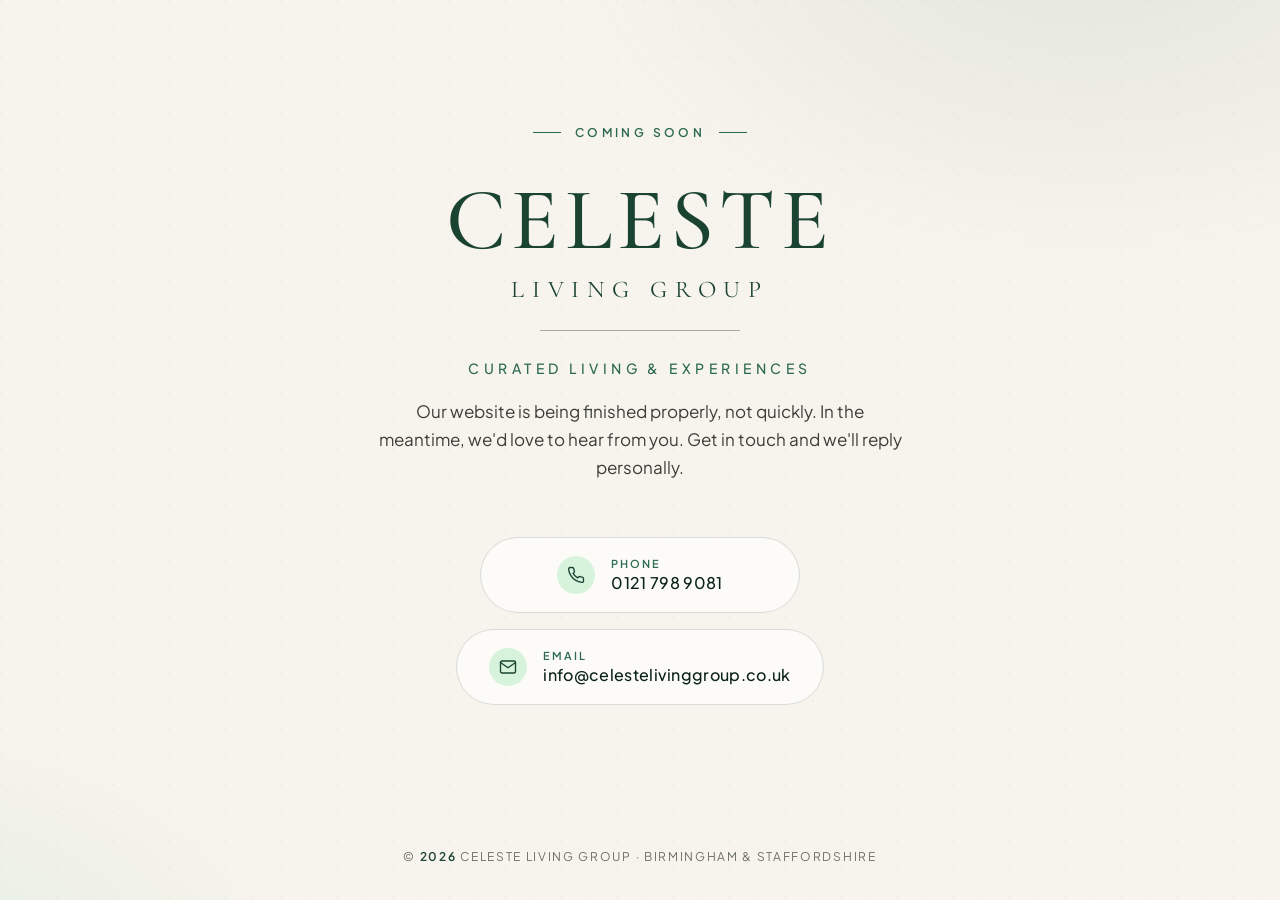
==== commit ad49f3e2: "Coming-soon page: drop headline, soften paragraph, centre badges" ====
--- a/index.html
+++ b/index.html
@@ -161,15 +161,17 @@
   }
   .contact {
     margin-top: 56px;
-    display: grid;
+    display: flex;
+    flex-direction: column;
+    align-items: center;
     gap: 16px;
-    justify-content: center;
   }
   .contact-card {
     display: inline-flex;
     align-items: center;
+    justify-content: center;
     gap: 16px;
-    padding: 18px 28px;
+    padding: 18px 32px;
     border: 1px solid var(--line);
     border-radius: 999px;
     background: rgba(255, 255, 255, 0.6);
@@ -180,8 +182,8 @@
     font-size: 16px;
     font-weight: 500;
     transition: transform .35s var(--ease), background .35s var(--ease), border-color .35s var(--ease), box-shadow .35s var(--ease);
-    min-width: 280px;
-    justify-content: flex-start;
+    min-width: min(320px, 100%);
+    text-align: left;
   }
   .contact-card:hover {
     transform: translateY(-2px);
@@ -259,8 +261,7 @@
     <div class="divider" aria-hidden="true"></div>
     <p class="tagline">Curated Living &amp; Experiences</p>
 
-    <h1 class="headline">Something considered is on its way.</h1>
-    <p class="message">Our website is being finished — properly, not quickly. In the meantime, we'd love to hear from you. Get in touch and we'll reply personally.</p>
+    <p class="message">Our website is being finished properly, not quickly. In the meantime, we'd love to hear from you. Get in touch and we'll reply personally.</p>
 
     <div class="contact">
       <a class="contact-card" href="tel:+441217989081" aria-label="Call us on 0121 798 9081">
